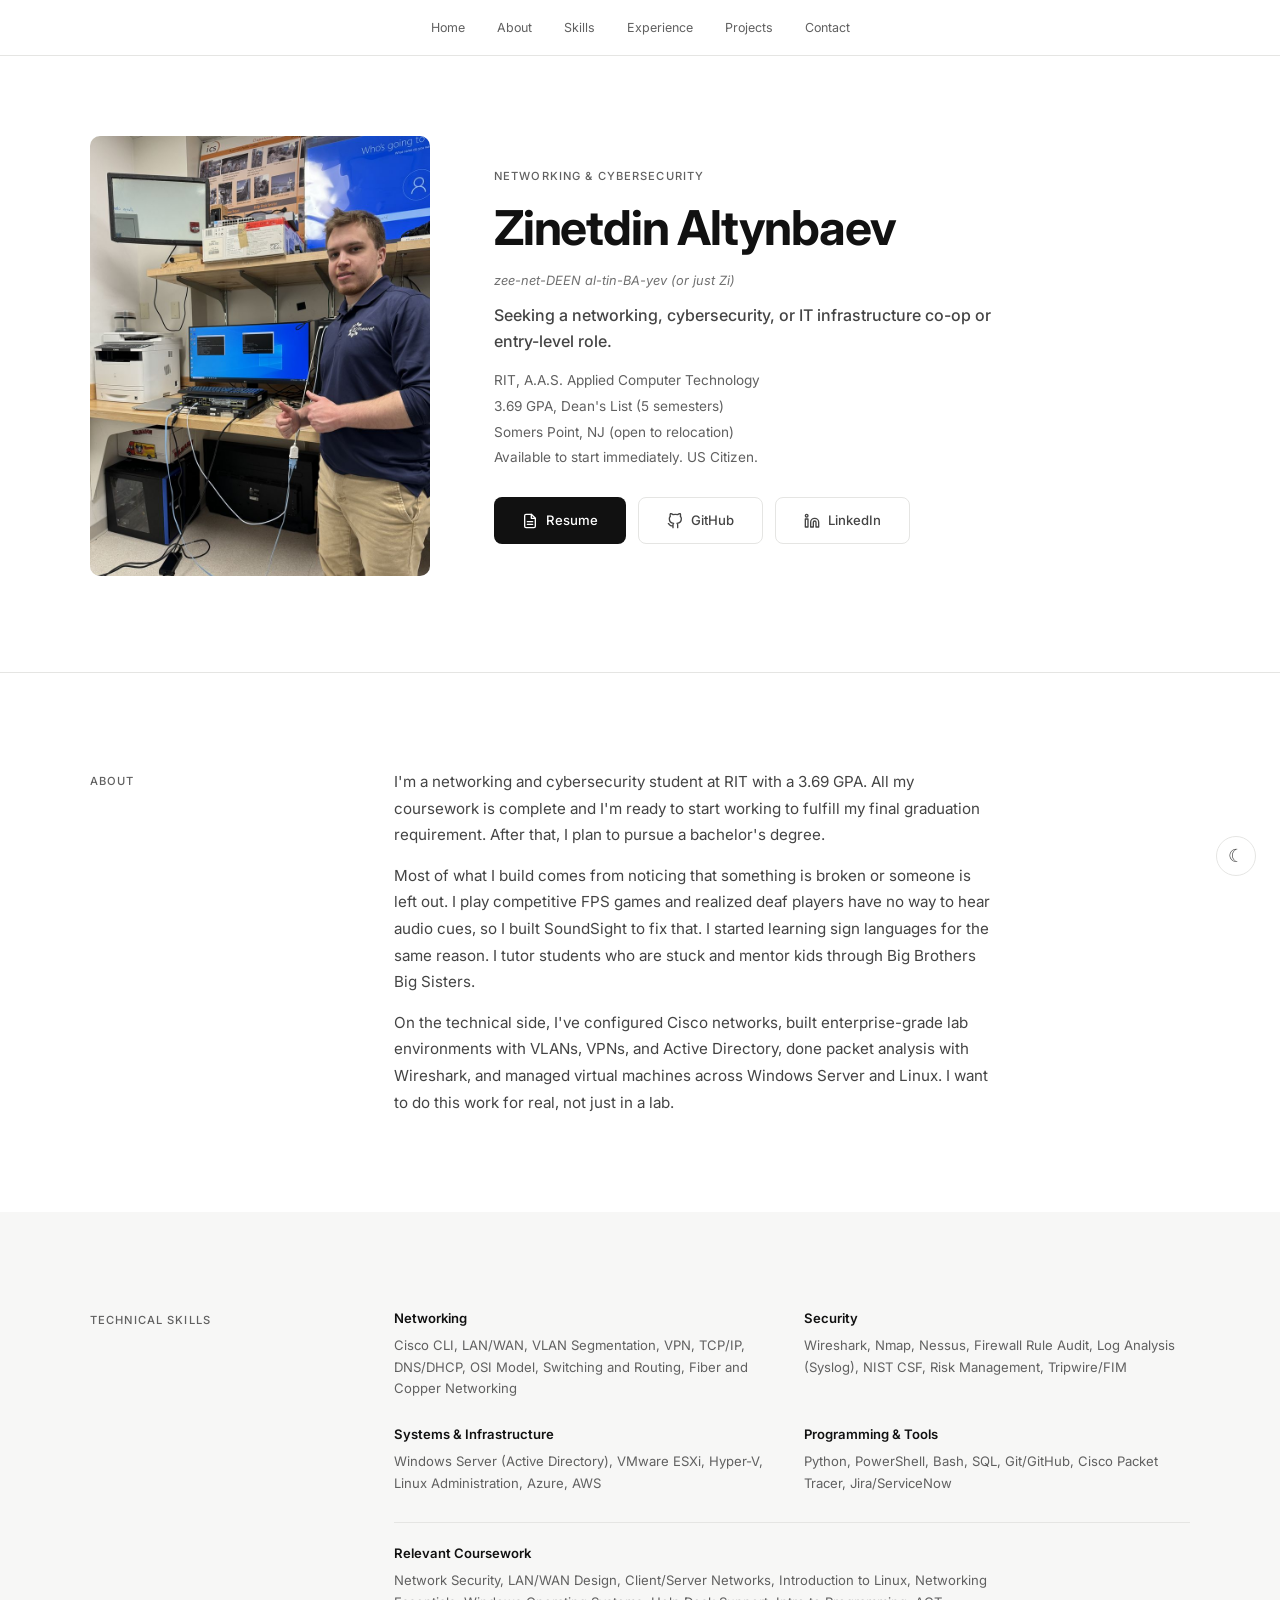
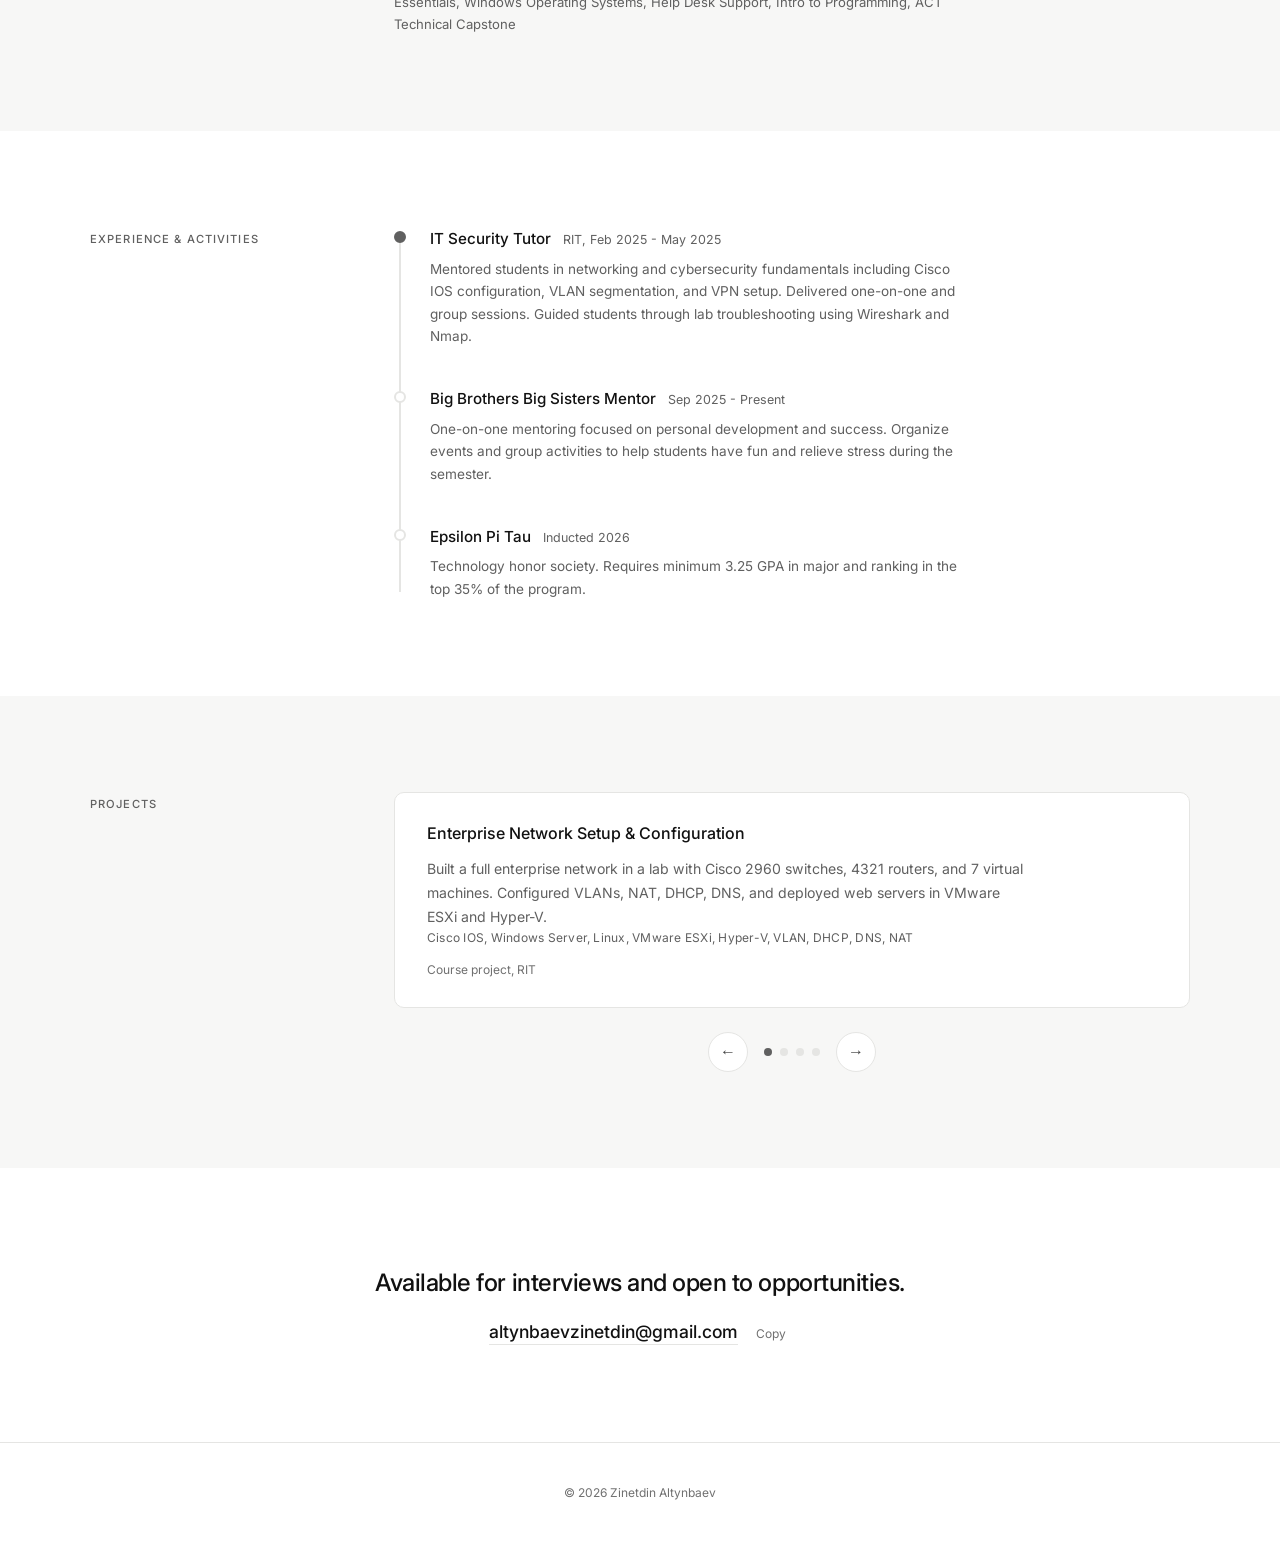
==== portfolio.html @ 68a605f6 "Portfolio website" ====
<!DOCTYPE html>
<html lang="en" id="top">
<head>
    <meta charset="UTF-8">
    <meta name="viewport" content="width=device-width, initial-scale=1.0">
    <title>Zinetdin Altynbaev</title>
    <meta name="description" content="Zinetdin Altynbaev, Applied Computer Technology student at RIT specializing in Networking and Cybersecurity. Available for internships and entry-level roles.">
    <meta property="og:title" content="Zinetdin Altynbaev | Networking & Cybersecurity">
    <meta property="og:description" content="Applied Computer Technology student at RIT. Available for internships in networking, cybersecurity, and IT infrastructure.">
    <meta property="og:type" content="website">
    <meta name="twitter:card" content="summary">
    <meta name="twitter:title" content="Zinetdin Altynbaev | Networking & Cybersecurity">
    <meta name="twitter:description" content="Applied Computer Technology student at RIT. Available for internships in networking, cybersecurity, and IT infrastructure.">
    <link rel="icon" href="data:image/svg+xml,<svg xmlns='http://www.w3.org/2000/svg' viewBox='0 0 100 100'><text x='50' y='72' font-family='Inter,sans-serif' font-size='80' font-weight='700' fill='%23111' text-anchor='middle'>Z</text></svg>">
    <link rel="preconnect" href="https://fonts.googleapis.com">
    <link rel="preconnect" href="https://fonts.gstatic.com" crossorigin>
    <link href="https://fonts.googleapis.com/css2?family=Inter:wght@400;500;600;700&display=swap" rel="stylesheet">
    <link rel="stylesheet" href="style.css">
</head>
<body>

    <a href="#about" class="skip-link">Skip to content</a>

    <!-- Top bar -->
    <nav class="topbar" aria-label="Main navigation">
        <div class="topbar-links">
            <a href="#top">Home</a>
            <a href="#about">About</a>
            <a href="#skills">Skills</a>
            <a href="#experience">Experience</a>
            <a href="#projects">Projects</a>
            <a href="#contact">Contact</a>
        </div>
        <button class="mobile-menu-btn" aria-label="Menu" aria-expanded="false">
            <span></span><span></span><span></span>
        </button>
    </nav>

    <!-- Hero -->
    <header class="hero">
        <div class="hero-container">
            <img src="lab-photo.jpg" alt="Zinetdin Altynbaev configuring Cisco networking equipment in a lab environment" class="hero-photo" width="340" height="440" loading="eager">
            <div class="hero-content">
                <p class="label">Networking & Cybersecurity</p>
                <h1>Zinetdin Altynbaev</h1>
                <p class="hero-pronounce">zee-net-DEEN al-tin-BA-yev (or just Zi)</p>
                <p class="hero-role">Seeking a networking, cybersecurity, or IT infrastructure co-op or entry-level role.</p>
                <div class="hero-details">
                    <span>RIT, A.A.S. Applied Computer Technology</span>
                    <span>3.69 GPA, Dean's List (5 semesters)</span>
                    <span>Somers Point, NJ (open to relocation)</span>
                    <span>Available to start immediately. US Citizen.</span>
                </div>
                <div class="hero-actions">
                    <a href="resume.pdf" target="_blank" rel="noopener noreferrer" class="btn-primary"><svg width="16" height="16" viewBox="0 0 24 24" fill="none" stroke="currentColor" stroke-width="2" stroke-linecap="round" stroke-linejoin="round"><path d="M14 2H6a2 2 0 0 0-2 2v16a2 2 0 0 0 2 2h12a2 2 0 0 0 2-2V8z"/><polyline points="14 2 14 8 20 8"/><line x1="16" y1="13" x2="8" y2="13"/><line x1="16" y1="17" x2="8" y2="17"/></svg> Resume</a>
                    <a href="https://github.com/z1netdin" target="_blank" rel="noopener noreferrer" class="btn-secondary"><svg width="16" height="16" viewBox="0 0 24 24" fill="none" stroke="currentColor" stroke-width="2" stroke-linecap="round" stroke-linejoin="round"><path d="M9 19c-5 1.5-5-2.5-7-3m14 6v-3.87a3.37 3.37 0 0 0-.94-2.61c3.14-.35 6.44-1.54 6.44-7A5.44 5.44 0 0 0 20 4.77 5.07 5.07 0 0 0 19.91 1S18.73.65 16 2.48a13.38 13.38 0 0 0-7 0C6.27.65 5.09 1 5.09 1A5.07 5.07 0 0 0 5 4.77a5.44 5.44 0 0 0-1.5 3.78c0 5.42 3.3 6.61 6.44 7A3.37 3.37 0 0 0 9 18.13V22"/></svg> GitHub</a>
                    <a href="https://www.linkedin.com/in/zinetdinaltynbaev/" target="_blank" rel="noopener noreferrer" class="btn-secondary"><svg width="16" height="16" viewBox="0 0 24 24" fill="none" stroke="currentColor" stroke-width="2" stroke-linecap="round" stroke-linejoin="round"><path d="M16 8a6 6 0 0 1 6 6v7h-4v-7a2 2 0 0 0-2-2 2 2 0 0 0-2 2v7h-4v-7a6 6 0 0 1 6-6z"/><rect x="2" y="9" width="4" height="12"/><circle cx="4" cy="4" r="2"/></svg> LinkedIn</a>
                </div>
            </div>
        </div>
    </header>

    <main>

        <!-- About -->
        <section id="about" class="section">
            <div class="section-container two-col">
                <div class="col-narrow">
                    <h2 class="section-title">About</h2>
                </div>
                <div class="col-wide">
                    <p>I'm a networking and cybersecurity student at RIT with a 3.69 GPA. All my coursework is complete and I'm ready to start working to fulfill my final graduation requirement. After that, I plan to pursue a bachelor's degree.</p>
                    <p>Most of what I build comes from noticing that something is broken or someone is left out. I play competitive FPS games and realized deaf players have no way to hear audio cues, so I built SoundSight to fix that. I started learning sign languages for the same reason. I tutor students who are stuck and mentor kids through Big Brothers Big Sisters.</p>
                    <p>On the technical side, I've configured Cisco networks, built enterprise-grade lab environments with VLANs, VPNs, and Active Directory, done packet analysis with Wireshark, and managed virtual machines across Windows Server and Linux. I want to do this work for real, not just in a lab.</p>
                </div>
            </div>
        </section>

        <!-- Skills -->
        <section id="skills" class="section section-alt">
            <div class="section-container two-col">
                <div class="col-narrow">
                    <h2 class="section-title">Technical Skills</h2>
                </div>
                <div class="col-wide">
                    <div class="skills-grid">
                        <div class="skill-group">
                            <h3>Networking</h3>
                            <p>Cisco CLI, LAN/WAN, VLAN Segmentation, VPN, TCP/IP, DNS/DHCP, OSI Model, Switching and Routing, Fiber and Copper Networking</p>
                        </div>
                        <div class="skill-group">
                            <h3>Security</h3>
                            <p>Wireshark, Nmap, Nessus, Firewall Rule Audit, Log Analysis (Syslog), NIST CSF, Risk Management, Tripwire/FIM</p>
                        </div>
                        <div class="skill-group">
                            <h3>Systems & Infrastructure</h3>
                            <p>Windows Server (Active Directory), VMware ESXi, Hyper-V, Linux Administration, Azure, AWS</p>
                        </div>
                        <div class="skill-group">
                            <h3>Programming & Tools</h3>
                            <p>Python, PowerShell, Bash, SQL, Git/GitHub, Cisco Packet Tracer, Jira/ServiceNow</p>
                        </div>
                    </div>
                    <div class="coursework">
                        <h3>Relevant Coursework</h3>
                        <p>Network Security, LAN/WAN Design, Client/Server Networks, Introduction to Linux, Networking Essentials, Windows Operating Systems, Help Desk Support, Intro to Programming, ACT Technical Capstone</p>
                    </div>
                </div>
            </div>
        </section>

        <!-- Experience -->
        <section id="experience" class="section">
            <div class="section-container two-col">
                <div class="col-narrow">
                    <h2 class="section-title">Experience & Activities</h2>
                </div>
                <div class="col-wide">
                    <div class="timeline">
                        <div class="timeline-item">
                            <div class="timeline-dot timeline-dot-filled"></div>
                            <div class="timeline-content">
                                <h3>IT Security Tutor <span class="exp-meta">RIT, Feb 2025 - May 2025</span></h3>
                                <p>Mentored students in networking and cybersecurity fundamentals including Cisco IOS configuration, VLAN segmentation, and VPN setup. Delivered one-on-one and group sessions. Guided students through lab troubleshooting using Wireshark and Nmap.</p>
                            </div>
                        </div>
                        <div class="timeline-item">
                            <div class="timeline-dot"></div>
                            <div class="timeline-content">
                                <h3>Big Brothers Big Sisters Mentor <span class="exp-meta">Sep 2025 - Present</span></h3>
                                <p>One-on-one mentoring focused on personal development and success. Organize events and group activities to help students have fun and relieve stress during the semester.</p>
                            </div>
                        </div>
                        <div class="timeline-item">
                            <div class="timeline-dot"></div>
                            <div class="timeline-content">
                                <h3>Epsilon Pi Tau <span class="exp-meta">Inducted 2026</span></h3>
                                <p>Technology honor society. Requires minimum 3.25 GPA in major and ranking in the top 35% of the program.</p>
                            </div>
                        </div>
                    </div>
                </div>
            </div>
        </section>

        <!-- Projects -->
        <section id="projects" class="section section-alt">
            <div class="section-container two-col">
                <div class="col-narrow">
                    <h2 class="section-title">Projects</h2>
                </div>
                <div class="col-wide">
                    <div class="carousel-wrapper">
                        <div class="carousel" id="project-carousel">
                            <div class="project-card">
                                <h3>Enterprise Network Setup & Configuration</h3>
                                <p>Built a full enterprise network in a lab with Cisco 2960 switches, 4321 routers, and 7 virtual machines. Configured VLANs, NAT, DHCP, DNS, and deployed web servers in VMware ESXi and Hyper-V.</p>
                                <div class="project-tech">Cisco IOS, Windows Server, Linux, VMware ESXi, Hyper-V, VLAN, DHCP, DNS, NAT</div>
                                <span class="project-label">Course project, RIT</span>
                            </div>
                            <div class="project-card">
                                <h3>Network Protocol Research (IS-IS & BGP)</h3>
                                <p>Researched IS-IS and BGP routing protocols, focusing on security vulnerabilities and how autonomous systems handle path vectoring and route filtering. Wrote a technical paper and presented findings.</p>
                                <div class="project-tech">IS-IS, BGP, Routing Protocols, Network Security, Technical Writing</div>
                                <span class="project-label">Research project, RIT</span>
                            </div>
                            <div class="project-card">
                                <h3>SoundSight</h3>
                                <p>Visual sound radar for deaf and hard-of-hearing gamers. Captures game audio and shows directional indicators on screen so players can see where sounds come from in games like Valorant and CS2.</p>
                                <div class="project-tech">Python, WASAPI, Audio Processing, 7.1 Surround Sound, Accessibility</div>
                                <a href="https://github.com/z1netdin/SoundSight" target="_blank" rel="noopener noreferrer" class="inline-link">View on GitHub</a>
                            </div>
                            <div class="project-card">
                                <h3>ASL Alphabet Recognition</h3>
                                <p>Recognizes American Sign Language alphabet letters (A-Z) from images using machine learning and computer vision.</p>
                                <div class="project-tech">Python, Machine Learning, Computer Vision</div>
                                <a href="https://github.com/z1netdin/ASL_Accessibility" target="_blank" rel="noopener noreferrer" class="inline-link">View on GitHub</a>
                            </div>
                        </div>
                        <div class="carousel-controls">
                            <button class="carousel-btn" id="carousel-prev" aria-label="Previous project">&larr;</button>
                            <div class="carousel-dots" id="carousel-dots"></div>
                            <button class="carousel-btn" id="carousel-next" aria-label="Next project">&rarr;</button>
                        </div>
                    </div>
                </div>
            </div>
        </section>

        <!-- Contact -->
        <section id="contact" class="section">
            <div class="section-container contact-block">
                <h2>Available for interviews and open to opportunities.</h2>
                <a href="mailto:altynbaevzinetdin@gmail.com" class="email-large">altynbaevzinetdin@gmail.com</a>
                <button class="copy-email" id="copy-btn" aria-label="Copy email address">Copy</button>
            </div>
        </section>

    </main>

    <footer class="footer">
        <p>&copy; 2026 Zinetdin Altynbaev</p>
    </footer>

    <a href="#top" class="back-to-top" aria-label="Back to top">&uarr;</a>
    <button class="theme-toggle" aria-label="Toggle theme"></button>
    <script>
    (function() {
        var b = document.documentElement;
        var t = localStorage.getItem('theme');
        if (!t) t = window.matchMedia('(prefers-color-scheme: dark)').matches ? 'dark' : 'light';
        b.setAttribute('data-theme', t);
        var btn = document.querySelector('.theme-toggle');
        function icon() { btn.textContent = b.getAttribute('data-theme') === 'dark' ? '\u2600' : '\u263E'; }
        icon();
        btn.addEventListener('click', function() {
            var next = b.getAttribute('data-theme') === 'dark' ? 'light' : 'dark';
            b.setAttribute('data-theme', next);
            localStorage.setItem('theme', next);
            icon();
        });

        // Mobile menu
        var menuBtn = document.querySelector('.mobile-menu-btn');
        var navLinks = document.querySelector('.topbar-links');
        if (menuBtn) {
            menuBtn.addEventListener('click', function() {
                navLinks.classList.toggle('open');
                menuBtn.classList.toggle('open');
                menuBtn.setAttribute('aria-expanded', navLinks.classList.contains('open'));
            });
            navLinks.querySelectorAll('a').forEach(function(a) {
                a.addEventListener('click', function() {
                    navLinks.classList.remove('open');
                    menuBtn.classList.remove('open');
                    menuBtn.setAttribute('aria-expanded', 'false');
                });
            });
        }

        // Back to top
        var topBtn = document.querySelector('.back-to-top');
        if (topBtn) {
            window.addEventListener('scroll', function() {
                if (window.scrollY > 400) {
                    topBtn.classList.add('visible');
                } else {
                    topBtn.classList.remove('visible');
                }
            });
        }

        // Project carousel
        var cards = document.querySelectorAll('#project-carousel .project-card');
        var dotsContainer = document.getElementById('carousel-dots');
        var prevBtn = document.getElementById('carousel-prev');
        var nextBtn = document.getElementById('carousel-next');
        var current = 0;

        function showCard(i) {
            cards.forEach(function(c) { c.classList.remove('active'); });
            cards[i].classList.add('active');
            var dots = dotsContainer.querySelectorAll('.carousel-dot');
            dots.forEach(function(d) { d.classList.remove('active'); });
            dots[i].classList.add('active');
            current = i;
        }

        if (cards.length > 0 && dotsContainer) {
            cards.forEach(function(_, i) {
                var dot = document.createElement('span');
                dot.className = 'carousel-dot';
                dot.addEventListener('click', function() { showCard(i); });
                dotsContainer.appendChild(dot);
            });
            showCard(0);

            prevBtn.addEventListener('click', function() {
                showCard(current === 0 ? cards.length - 1 : current - 1);
            });
            nextBtn.addEventListener('click', function() {
                showCard(current === cards.length - 1 ? 0 : current + 1);
            });
        }

        // Copy email
        var copyBtn = document.getElementById('copy-btn');
        if (copyBtn) {
            copyBtn.addEventListener('click', function() {
                var text = 'altynbaevzinetdin@gmail.com';
                if (navigator.clipboard && window.isSecureContext) {
                    navigator.clipboard.writeText(text).then(function() {
                        copyBtn.textContent = 'Copied';
                        setTimeout(function() { copyBtn.textContent = 'Copy'; }, 2000);
                    });
                } else {
                    var ta = document.createElement('textarea');
                    ta.value = text;
                    ta.style.position = 'fixed';
                    ta.style.opacity = '0';
                    document.body.appendChild(ta);
                    ta.select();
                    document.execCommand('copy');
                    document.body.removeChild(ta);
                    copyBtn.textContent = 'Copied';
                    setTimeout(function() { copyBtn.textContent = 'Copy'; }, 2000);
                }
            });
        }
    })();
    </script>

</body>
</html>
---- style.css ----
*, *::before, *::after {
    margin: 0;
    padding: 0;
    box-sizing: border-box;
}

:root {
    --text: #111;
    --text-2: #444;
    --text-3: #606060;
    --text-4: #707070;
    --bg: #fff;
    --bg-alt: #f7f7f6;
    --border: #e5e5e3;
    --font: 'Inter', -apple-system, BlinkMacSystemFont, 'Segoe UI', sans-serif;
    --topbar-bg: rgba(255, 255, 255, 0.9);
}

[data-theme="dark"] {
    --text: #e5e5e3;
    --text-2: #a8a8a4;
    --text-3: #8a8a8a;
    --text-4: #818181;
    --bg: #111113;
    --bg-alt: #18181b;
    --border: #2a2a2d;
    --topbar-bg: rgba(17, 17, 19, 0.9);
}

html { font-size: 16px; scroll-behavior: smooth; }

body {
    font-family: var(--font);
    background: var(--bg);
    color: var(--text);
    line-height: 1.6;
    -webkit-font-smoothing: antialiased;
}

::selection {
    background: var(--text);
    color: var(--bg);
}

/* Skip link */

.skip-link {
    position: absolute;
    top: -100px;
    left: 16px;
    background: var(--text);
    color: var(--bg);
    padding: 8px 16px;
    font-size: 0.82rem;
    border-radius: 4px;
    z-index: 200;
    text-decoration: none;
}

.skip-link:focus {
    top: 8px;
}

/* Top bar */

.topbar {
    position: fixed;
    top: 0;
    left: 0;
    right: 0;
    z-index: 100;
    background: var(--topbar-bg);
    backdrop-filter: blur(12px);
    border-bottom: 1px solid var(--border);
    will-change: transform;
    padding: 0 48px;
    height: 56px;
    display: flex;
    align-items: center;
    justify-content: center;
}

.topbar-links {
    display: flex;
    gap: 32px;
}

.mobile-menu-btn {
    display: none;
}

.topbar-links a {
    font-size: 0.78rem;
    color: var(--text-3);
    text-decoration: none;
    transition: color 0.15s ease;
}

.topbar-links a:hover {
    color: var(--text);
}

.topbar-links a:focus-visible {
    outline: 2px solid var(--text-3);
    outline-offset: 4px;
}

/* Hero */

.hero {
    padding: 136px 48px 96px;
    border-bottom: 1px solid var(--border);
}

.hero-container {
    max-width: 1100px;
    margin: 0 auto;
    display: grid;
    grid-template-columns: 340px 1fr;
    gap: 64px;
    align-items: center;
}

.hero-photo {
    width: 100%;
    height: 440px;
    object-fit: cover;
    object-position: center top;
    border-radius: 10px;
}

.hero-content .label {
    font-size: 0.7rem;
    font-weight: 500;
    text-transform: uppercase;
    letter-spacing: 0.1em;
    color: var(--text-3);
    margin-bottom: 16px;
}

.hero-content h1 {
    font-size: 3rem;
    font-weight: 700;
    letter-spacing: -0.025em;
    line-height: 1.1;
    margin-bottom: 16px;
}

.hero-pronounce {
    font-size: 0.8rem;
    color: var(--text-4);
    margin-bottom: 12px;
    font-style: italic;
}

.hero-role {
    font-size: 1rem;
    color: var(--text-2);
    line-height: 1.6;
    max-width: 540px;
    margin-bottom: 16px;
    font-weight: 500;
}

.hero-details {
    display: flex;
    flex-direction: column;
    gap: 4px;
    margin-bottom: 28px;
}

.hero-details span {
    font-size: 0.85rem;
    color: var(--text-3);
}

.hero-actions {
    display: flex;
    gap: 12px;
    flex-wrap: wrap;
}

.btn-primary, .btn-secondary {
    display: inline-flex;
    align-items: center;
    gap: 8px;
}

.btn-primary svg, .btn-secondary svg {
    flex-shrink: 0;
}

.btn-primary {
    padding: 12px 28px;
    background: var(--text);
    color: var(--bg);
    text-decoration: none;
    font-size: 0.82rem;
    font-weight: 500;
    border-radius: 8px;
    transition: background 0.15s ease;
}

.btn-primary:focus-visible {
    outline: 2px solid var(--text-3);
    outline-offset: 4px;
}

[data-theme="dark"] .btn-primary:hover {
    background: #ccc;
}

[data-theme="light"] .btn-primary:hover,
:root:not([data-theme]) .btn-primary:hover {
    background: #333;
}

.btn-secondary {
    padding: 12px 28px;
    border: 1px solid var(--border);
    color: var(--text-2);
    text-decoration: none;
    font-size: 0.82rem;
    font-weight: 500;
    border-radius: 8px;
    transition: border-color 0.15s ease, color 0.15s ease;
}

.btn-secondary:hover {
    border-color: var(--text-4);
    color: var(--text);
}

.btn-secondary:focus-visible {
    outline: 2px solid var(--text-3);
    outline-offset: 4px;
}

/* Sections */

.section {
    padding: 96px 48px;
}

.section-alt {
    background: var(--bg-alt);
}

.section-container {
    max-width: 1100px;
    margin: 0 auto;
}

.two-col {
    display: grid;
    grid-template-columns: 240px 1fr;
    gap: 64px;
}

.section-title {
    font-size: 0.7rem;
    font-weight: 500;
    text-transform: uppercase;
    letter-spacing: 0.1em;
    color: var(--text-3);
    padding-top: 4px;
}

.col-wide p {
    font-size: 0.95rem;
    color: var(--text-2);
    line-height: 1.75;
    margin-bottom: 14px;
    max-width: 600px;
}

.col-wide p:last-of-type {
    margin-bottom: 0;
}

/* Timeline */

.timeline {
    display: flex;
    flex-direction: column;
    gap: 0;
    position: relative;
}

.timeline::before {
    content: '';
    position: absolute;
    left: 5px;
    top: 8px;
    bottom: 8px;
    width: 2px;
    background: var(--border);
}

.timeline-item {
    display: flex;
    gap: 24px;
    padding: 20px 0;
}

.timeline-item:first-child {
    padding-top: 0;
}

.timeline-item:last-child {
    padding-bottom: 0;
}

.timeline-dot {
    width: 12px;
    height: 12px;
    border-radius: 50%;
    background: var(--bg);
    border: 2px solid var(--border);
    flex-shrink: 0;
    margin-top: 4px;
    position: relative;
    z-index: 1;
}

.timeline-dot-filled {
    background: var(--text-3);
    border-color: var(--text-3);
}

.timeline-content h3 {
    font-size: 0.95rem;
    font-weight: 500;
    margin-bottom: 6px;
}

.timeline-content p {
    font-size: 0.85rem;
    color: var(--text-3);
    line-height: 1.65;
    max-width: 540px;
}

/* Project card */

.project-card {
    border: 1px solid var(--border);
    border-radius: 10px;
    padding: 28px 32px;
    background: var(--bg);
    max-width: 600px;
    transition: border-color 0.15s ease;
}

.project-card:hover {
    border-color: var(--text-4);
}

.project-card h3 {
    font-size: 1rem;
    font-weight: 500;
    margin-bottom: 10px;
}

.project-card p {
    font-size: 0.88rem;
    color: var(--text-3);
    line-height: 1.7;
    margin-bottom: 16px;
}

.project-label {
    font-size: 0.75rem;
    color: var(--text-4);
    display: block;
    margin-top: 8px;
}

.project-card-spaced {
    margin-bottom: 24px;
}

.project-tech {
    font-size: 0.75rem;
    color: var(--text-3);
    margin-bottom: 12px;
    letter-spacing: 0.02em;
}

/* Skills */

.skills-grid {
    display: grid;
    grid-template-columns: 1fr 1fr;
    gap: 24px;
    margin-bottom: 28px;
}

.skill-group h3 {
    font-size: 0.82rem;
    font-weight: 600;
    margin-bottom: 6px;
}

.skill-group p {
    font-size: 0.82rem;
    color: var(--text-3);
    line-height: 1.65;
}

.coursework {
    border-top: 1px solid var(--border);
    padding-top: 20px;
}

.coursework h3 {
    font-size: 0.82rem;
    font-weight: 600;
    margin-bottom: 6px;
}

.coursework p {
    font-size: 0.82rem;
    color: var(--text-3);
    line-height: 1.65;
}

/* Experience meta */

.exp-meta {
    font-size: 0.78rem;
    font-weight: 400;
    color: var(--text-3);
    margin-left: 8px;
}

.inline-link {
    font-size: 0.85rem;
    font-weight: 500;
    color: var(--text);
    text-decoration: none;
    border-bottom: 1px solid var(--border);
    padding-bottom: 1px;
    transition: border-color 0.15s ease;
}

.inline-link:hover {
    border-color: var(--text);
}

.inline-link:focus-visible {
    outline: 2px solid var(--text-3);
    outline-offset: 4px;
}

/* Contact */

.contact-block {
    text-align: center;
    max-width: 600px;
}

.contact-block h2 {
    font-size: 1.5rem;
    font-weight: 500;
    letter-spacing: -0.02em;
    margin-bottom: 16px;
}

.email-large {
    font-size: 1.1rem;
    font-weight: 500;
    color: var(--text);
    text-decoration: none;
    border-bottom: 1px solid var(--border);
    padding-bottom: 2px;
    transition: border-color 0.15s ease;
}

.email-large:hover {
    border-color: var(--text);
}

/* Footer */

.footer {
    padding: 40px 48px;
    border-top: 1px solid var(--border);
    text-align: center;
}

.footer p {
    font-size: 0.75rem;
    color: var(--text-4);
}

/* Responsive */

@media (max-width: 1024px) {
    .hero-container {
        grid-template-columns: 280px 1fr;
        gap: 40px;
    }

    .hero-content h1 {
        font-size: 2.4rem;
    }

    .two-col {
        grid-template-columns: 180px 1fr;
        gap: 40px;
    }
}

@media (max-width: 768px) {
    .topbar {
        padding: 0 24px;
    }

    .topbar-links {
        display: none;
        position: absolute;
        top: 56px;
        left: 0;
        right: 0;
        background: var(--bg);
        border-bottom: 1px solid var(--border);
        flex-direction: column;
        padding: 16px 24px;
        gap: 12px;
    }

    .topbar-links.open {
        display: flex;
    }

    .mobile-menu-btn {
        display: flex;
        flex-direction: column;
        gap: 5px;
        background: none;
        border: none;
        cursor: pointer;
        padding: 4px;
    }

    .mobile-menu-btn span {
        display: block;
        width: 20px;
        height: 2px;
        background: var(--text-2);
        transition: transform 0.2s ease, opacity 0.2s ease;
    }

    .mobile-menu-btn.open span:nth-child(1) {
        transform: rotate(45deg) translate(5px, 5px);
    }

    .mobile-menu-btn.open span:nth-child(2) {
        opacity: 0;
    }

    .mobile-menu-btn.open span:nth-child(3) {
        transform: rotate(-45deg) translate(5px, -5px);
    }

    .skills-grid {
        grid-template-columns: 1fr;
    }

    .hero {
        padding: 100px 24px 48px;
    }

    .hero-container {
        grid-template-columns: 1fr;
        gap: 24px;
    }

    .hero-photo {
        height: auto;
        max-height: 360px;
        object-position: center top;
    }

    .hero-content h1 {
        font-size: 2rem;
    }

    .section {
        padding: 48px 24px;
    }

    .two-col {
        grid-template-columns: 1fr;
        gap: 20px;
    }

    .footer {
        padding: 32px 24px;
    }

    .project-card {
        max-width: 100%;
    }
}

/* Back to top */

.back-to-top {
    position: fixed;
    bottom: 24px;
    right: 76px;
    will-change: opacity;
    width: 40px;
    height: 40px;
    border-radius: 50%;
    border: 1px solid var(--border);
    background: var(--bg);
    color: var(--text-2);
    font-size: 18px;
    text-decoration: none;
    display: flex;
    align-items: center;
    justify-content: center;
    z-index: 1000;
    transition: border-color 0.15s ease, opacity 0.3s ease;
    opacity: 0;
    pointer-events: none;
}

.back-to-top.visible {
    opacity: 1;
    pointer-events: auto;
}

.back-to-top:hover {
    border-color: var(--text-3);
}

/* Theme toggle */

.theme-toggle {
    position: fixed;
    bottom: 24px;
    right: 24px;
    width: 40px;
    height: 40px;
    border-radius: 50%;
    border: 1px solid var(--border);
    background: var(--bg);
    color: var(--text-2);
    font-size: 18px;
    cursor: pointer;
    display: flex;
    align-items: center;
    justify-content: center;
    z-index: 1000;
    transition: border-color 0.15s ease, background 0.15s ease;
    line-height: 1;
    padding: 0;
}

.theme-toggle:hover {
    border-color: var(--text-3);
}

.theme-toggle:focus-visible {
    outline: 2px solid var(--text-3);
    outline-offset: 4px;
}

.copy-email {
    background: none;
    border: none;
    color: var(--text-4);
    font-family: var(--font);
    font-size: 0.75rem;
    cursor: pointer;
    padding: 2px 6px;
    margin-left: 8px;
    vertical-align: middle;
    transition: color 0.2s;
}

.copy-email:hover {
    color: var(--text-2);
}

.copy-email:focus-visible {
    outline: 2px solid var(--text-3);
    outline-offset: 2px;
}

/* Carousel */

.carousel-wrapper {
    position: relative;
}

.carousel {
    overflow: hidden;
    position: relative;
}

.carousel .project-card {
    display: none;
    max-width: 100%;
    animation: fadeSlide 0.4s ease;
}

.carousel .project-card.active {
    display: block;
}

@keyframes fadeSlide {
    from {
        opacity: 0;
        transform: translateX(20px);
    }
    to {
        opacity: 1;
        transform: translateX(0);
    }
}

.carousel-controls {
    display: flex;
    align-items: center;
    justify-content: center;
    gap: 16px;
    margin-top: 24px;
}

.carousel-btn {
    width: 40px;
    height: 40px;
    border-radius: 50%;
    border: 1px solid var(--border);
    background: var(--bg);
    color: var(--text-2);
    font-size: 16px;
    cursor: pointer;
    display: flex;
    align-items: center;
    justify-content: center;
    transition: border-color 0.15s ease, color 0.15s ease;
}

.carousel-btn:hover {
    border-color: var(--text-3);
    color: var(--text);
}

.carousel-btn:focus-visible {
    outline: 2px solid var(--text-3);
    outline-offset: 4px;
}

.carousel-dots {
    display: flex;
    gap: 8px;
}

.carousel-dot {
    width: 8px;
    height: 8px;
    border-radius: 50%;
    background: var(--border);
    cursor: pointer;
    transition: background 0.2s ease;
}

.carousel-dot.active {
    background: var(--text-3);
}

/* Reduced motion */

@media (prefers-reduced-motion: reduce) {
    html {
        scroll-behavior: auto;
    }

    *, *::before, *::after {
        transition-duration: 0.01ms !important;
    }
}

/* Print styles */

@media print {
    .topbar, .theme-toggle, .copy-email, .mobile-menu-btn, .skip-link {
        display: none !important;
    }

    .hero {
        padding-top: 20px;
        min-height: auto;
    }

    .section {
        padding: 24px 0;
    }

    body {
        background: white;
        color: black;
    }
}
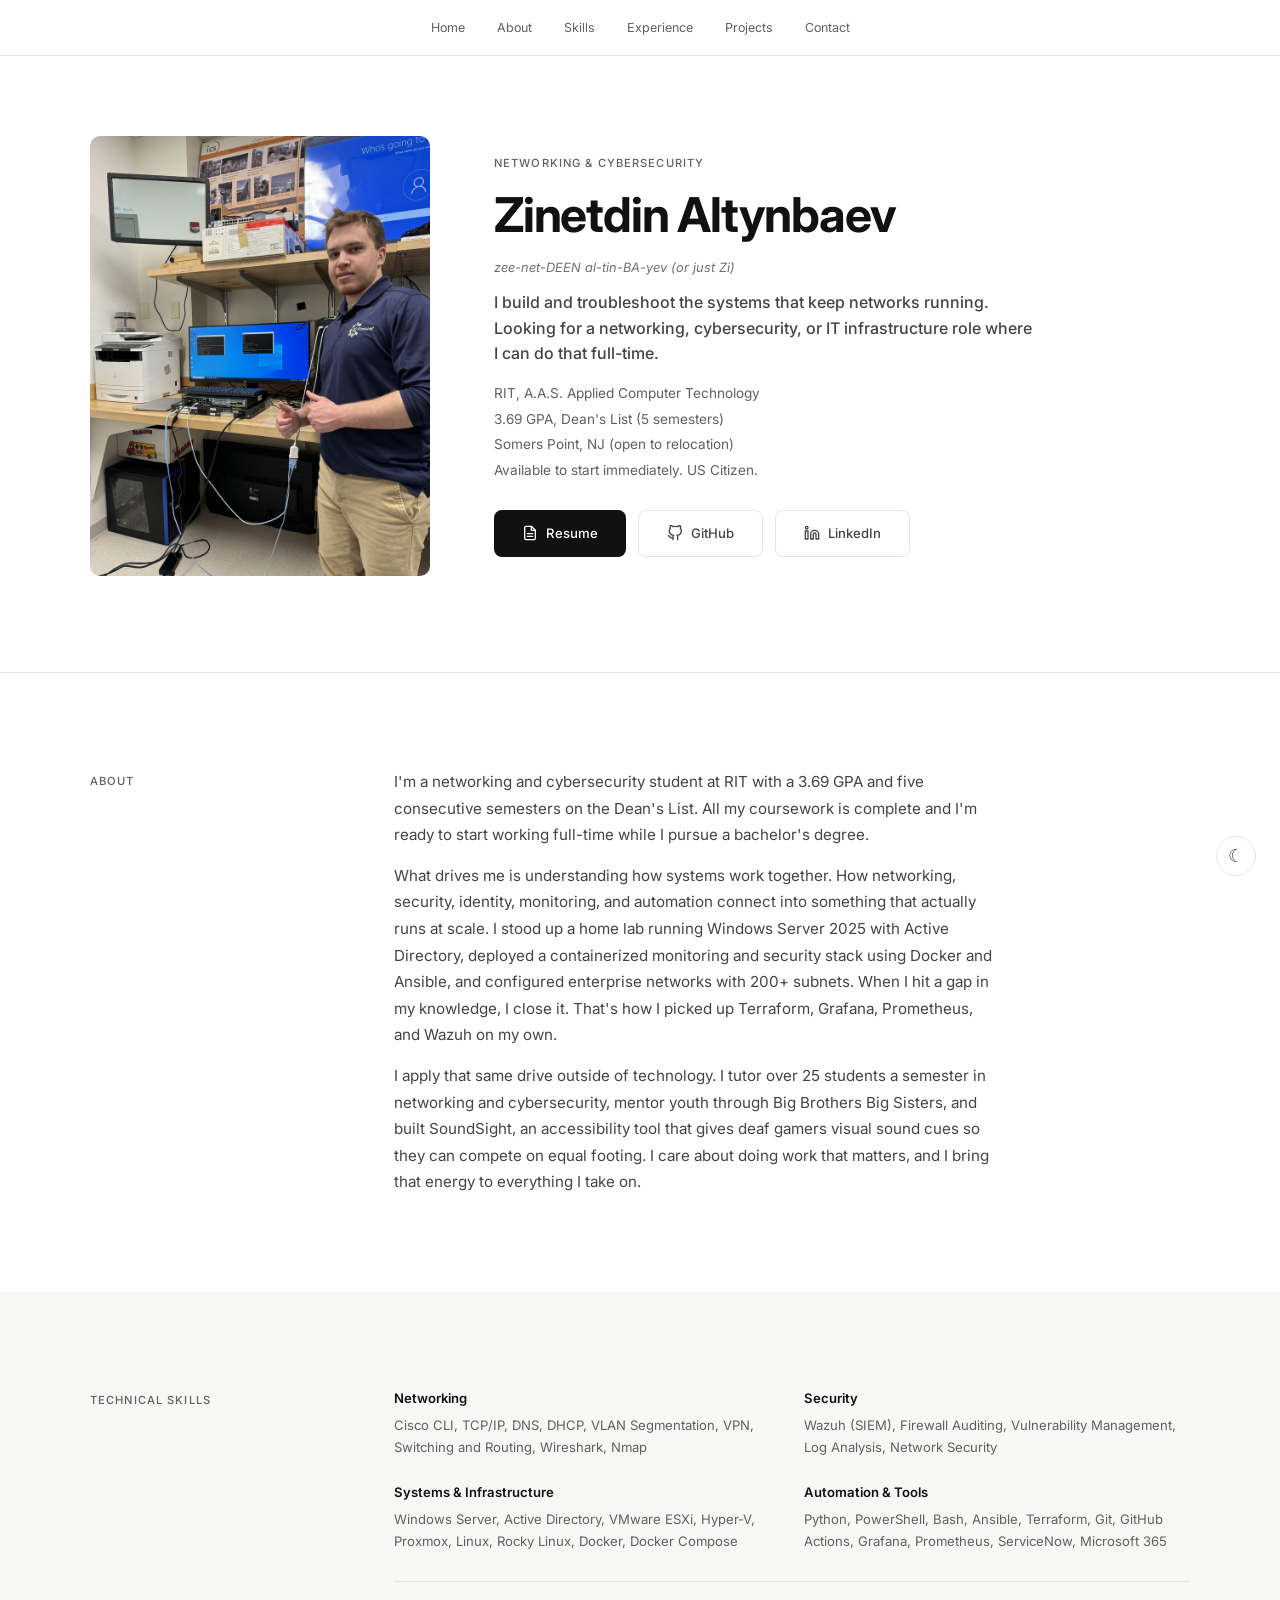
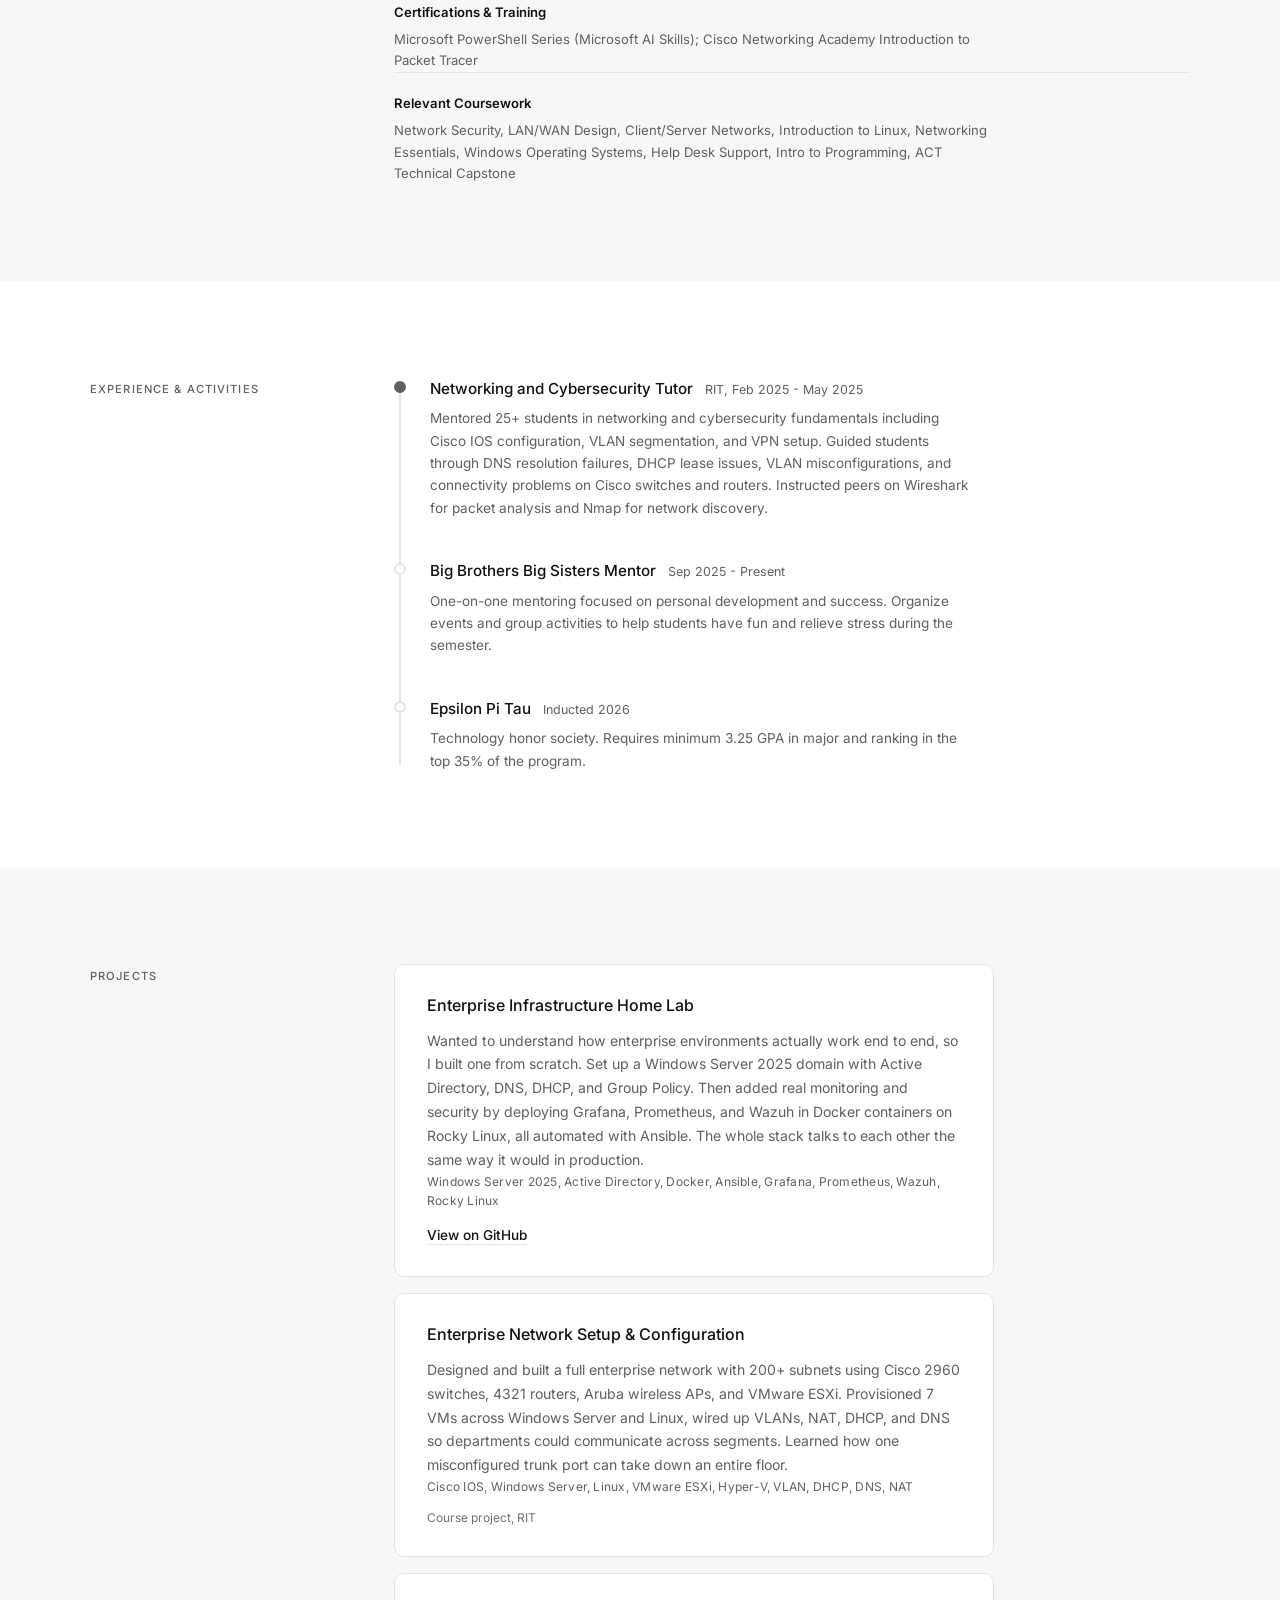
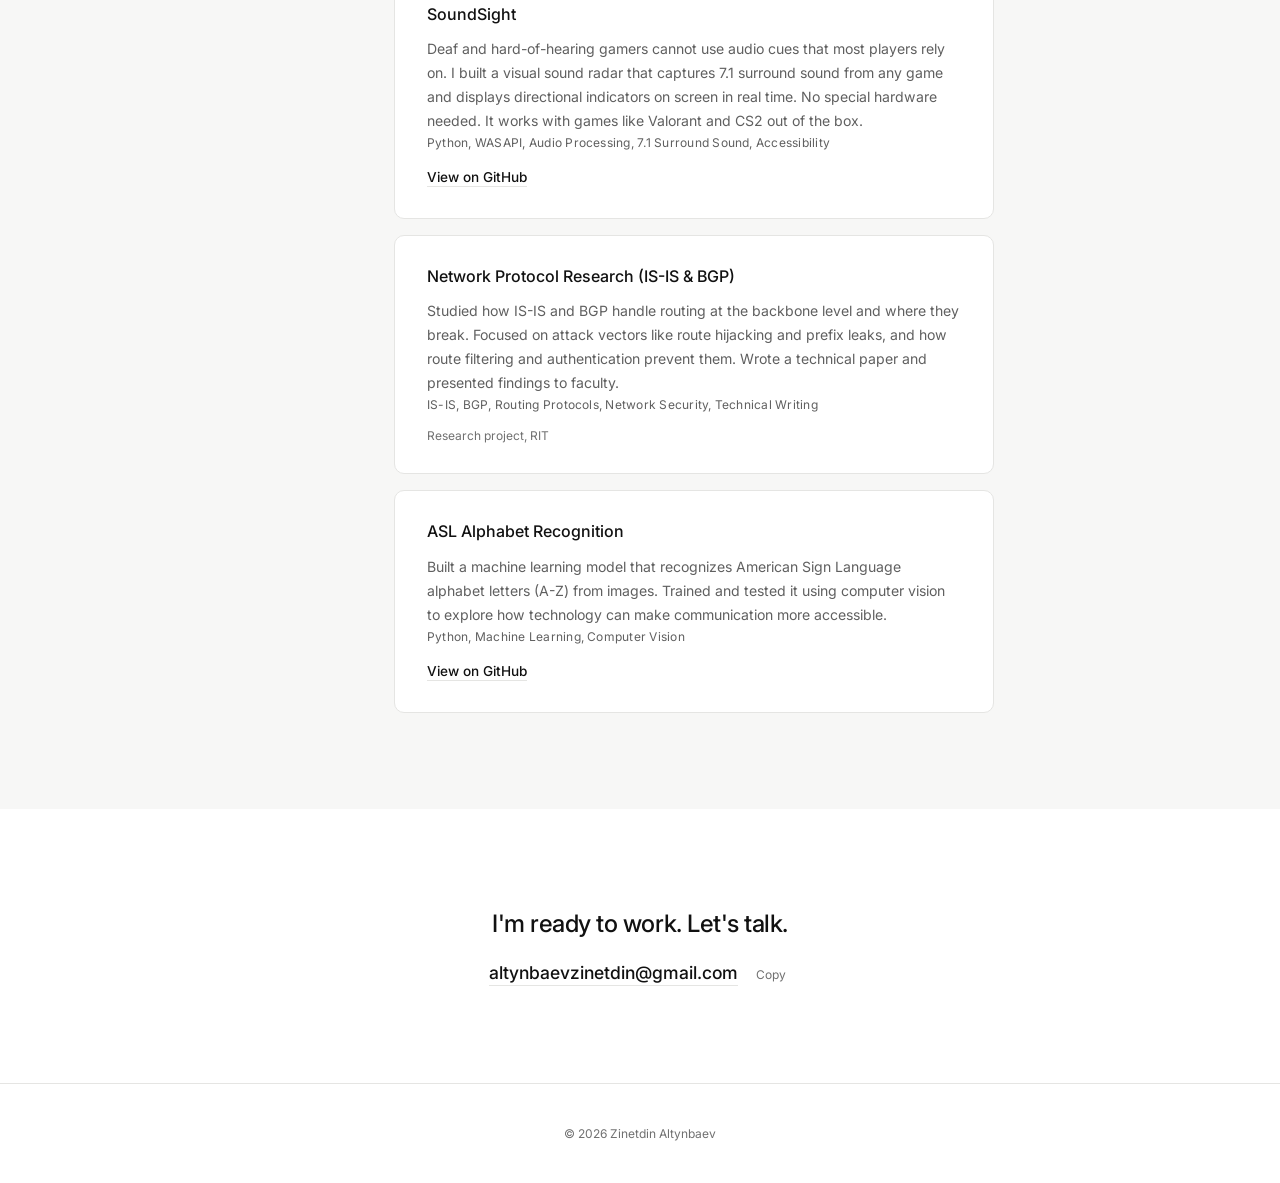
==== commit 51033130: "update" ====
--- a/portfolio.html
+++ b/portfolio.html
@@ -44,7 +44,7 @@
                 <p class="label">Networking & Cybersecurity</p>
                 <h1>Zinetdin Altynbaev</h1>
                 <p class="hero-pronounce">zee-net-DEEN al-tin-BA-yev (or just Zi)</p>
-                <p class="hero-role">Seeking a networking, cybersecurity, or IT infrastructure co-op or entry-level role.</p>
+                <p class="hero-role">I build and troubleshoot the systems that keep networks running. Looking for a networking, cybersecurity, or IT infrastructure role where I can do that full-time.</p>
                 <div class="hero-details">
                     <span>RIT, A.A.S. Applied Computer Technology</span>
                     <span>3.69 GPA, Dean's List (5 semesters)</span>
@@ -69,9 +69,9 @@
                     <h2 class="section-title">About</h2>
                 </div>
                 <div class="col-wide">
-                    <p>I'm a networking and cybersecurity student at RIT with a 3.69 GPA. All my coursework is complete and I'm ready to start working to fulfill my final graduation requirement. After that, I plan to pursue a bachelor's degree.</p>
-                    <p>Most of what I build comes from noticing that something is broken or someone is left out. I play competitive FPS games and realized deaf players have no way to hear audio cues, so I built SoundSight to fix that. I started learning sign languages for the same reason. I tutor students who are stuck and mentor kids through Big Brothers Big Sisters.</p>
-                    <p>On the technical side, I've configured Cisco networks, built enterprise-grade lab environments with VLANs, VPNs, and Active Directory, done packet analysis with Wireshark, and managed virtual machines across Windows Server and Linux. I want to do this work for real, not just in a lab.</p>
+                    <p>I'm a networking and cybersecurity student at RIT with a 3.69 GPA and five consecutive semesters on the Dean's List. All my coursework is complete and I'm ready to start working full-time while I pursue a bachelor's degree.</p>
+                    <p>What drives me is understanding how systems work together. How networking, security, identity, monitoring, and automation connect into something that actually runs at scale. I stood up a home lab running Windows Server 2025 with Active Directory, deployed a containerized monitoring and security stack using Docker and Ansible, and configured enterprise networks with 200+ subnets. When I hit a gap in my knowledge, I close it. That's how I picked up Terraform, Grafana, Prometheus, and Wazuh on my own.</p>
+                    <p>I apply that same drive outside of technology. I tutor over 25 students a semester in networking and cybersecurity, mentor youth through Big Brothers Big Sisters, and built SoundSight, an accessibility tool that gives deaf gamers visual sound cues so they can compete on equal footing. I care about doing work that matters, and I bring that energy to everything I take on.</p>
                 </div>
             </div>
         </section>
@@ -86,20 +86,24 @@
                     <div class="skills-grid">
                         <div class="skill-group">
                             <h3>Networking</h3>
-                            <p>Cisco CLI, LAN/WAN, VLAN Segmentation, VPN, TCP/IP, DNS/DHCP, OSI Model, Switching and Routing, Fiber and Copper Networking</p>
+                            <p>Cisco CLI, TCP/IP, DNS, DHCP, VLAN Segmentation, VPN, Switching and Routing, Wireshark, Nmap</p>
                         </div>
                         <div class="skill-group">
                             <h3>Security</h3>
-                            <p>Wireshark, Nmap, Nessus, Firewall Rule Audit, Log Analysis (Syslog), NIST CSF, Risk Management, Tripwire/FIM</p>
+                            <p>Wazuh (SIEM), Firewall Auditing, Vulnerability Management, Log Analysis, Network Security</p>
                         </div>
                         <div class="skill-group">
                             <h3>Systems & Infrastructure</h3>
-                            <p>Windows Server (Active Directory), VMware ESXi, Hyper-V, Linux Administration, Azure, AWS</p>
-                        </div>
-                        <div class="skill-group">
-                            <h3>Programming & Tools</h3>
-                            <p>Python, PowerShell, Bash, SQL, Git/GitHub, Cisco Packet Tracer, Jira/ServiceNow</p>
-                        </div>
+                            <p>Windows Server, Active Directory, VMware ESXi, Hyper-V, Proxmox, Linux, Rocky Linux, Docker, Docker Compose</p>
+                        </div>
+                        <div class="skill-group">
+                            <h3>Automation & Tools</h3>
+                            <p>Python, PowerShell, Bash, Ansible, Terraform, Git, GitHub Actions, Grafana, Prometheus, ServiceNow, Microsoft 365</p>
+                        </div>
+                    </div>
+                    <div class="coursework">
+                        <h3>Certifications & Training</h3>
+                        <p>Microsoft PowerShell Series (Microsoft AI Skills); Cisco Networking Academy Introduction to Packet Tracer</p>
                     </div>
                     <div class="coursework">
                         <h3>Relevant Coursework</h3>
@@ -120,8 +124,8 @@
                         <div class="timeline-item">
                             <div class="timeline-dot timeline-dot-filled"></div>
                             <div class="timeline-content">
-                                <h3>IT Security Tutor <span class="exp-meta">RIT, Feb 2025 - May 2025</span></h3>
-                                <p>Mentored students in networking and cybersecurity fundamentals including Cisco IOS configuration, VLAN segmentation, and VPN setup. Delivered one-on-one and group sessions. Guided students through lab troubleshooting using Wireshark and Nmap.</p>
+                                <h3>Networking and Cybersecurity Tutor <span class="exp-meta">RIT, Feb 2025 - May 2025</span></h3>
+                                <p>Mentored 25+ students in networking and cybersecurity fundamentals including Cisco IOS configuration, VLAN segmentation, and VPN setup. Guided students through DNS resolution failures, DHCP lease issues, VLAN misconfigurations, and connectivity problems on Cisco switches and routers. Instructed peers on Wireshark for packet analysis and Nmap for network discovery.</p>
                             </div>
                         </div>
                         <div class="timeline-item">
@@ -150,37 +154,36 @@
                     <h2 class="section-title">Projects</h2>
                 </div>
                 <div class="col-wide">
-                    <div class="carousel-wrapper">
-                        <div class="carousel" id="project-carousel">
-                            <div class="project-card">
-                                <h3>Enterprise Network Setup & Configuration</h3>
-                                <p>Built a full enterprise network in a lab with Cisco 2960 switches, 4321 routers, and 7 virtual machines. Configured VLANs, NAT, DHCP, DNS, and deployed web servers in VMware ESXi and Hyper-V.</p>
-                                <div class="project-tech">Cisco IOS, Windows Server, Linux, VMware ESXi, Hyper-V, VLAN, DHCP, DNS, NAT</div>
-                                <span class="project-label">Course project, RIT</span>
-                            </div>
-                            <div class="project-card">
-                                <h3>Network Protocol Research (IS-IS & BGP)</h3>
-                                <p>Researched IS-IS and BGP routing protocols, focusing on security vulnerabilities and how autonomous systems handle path vectoring and route filtering. Wrote a technical paper and presented findings.</p>
-                                <div class="project-tech">IS-IS, BGP, Routing Protocols, Network Security, Technical Writing</div>
-                                <span class="project-label">Research project, RIT</span>
-                            </div>
-                            <div class="project-card">
-                                <h3>SoundSight</h3>
-                                <p>Visual sound radar for deaf and hard-of-hearing gamers. Captures game audio and shows directional indicators on screen so players can see where sounds come from in games like Valorant and CS2.</p>
-                                <div class="project-tech">Python, WASAPI, Audio Processing, 7.1 Surround Sound, Accessibility</div>
-                                <a href="https://github.com/z1netdin/SoundSight" target="_blank" rel="noopener noreferrer" class="inline-link">View on GitHub</a>
-                            </div>
-                            <div class="project-card">
-                                <h3>ASL Alphabet Recognition</h3>
-                                <p>Recognizes American Sign Language alphabet letters (A-Z) from images using machine learning and computer vision.</p>
-                                <div class="project-tech">Python, Machine Learning, Computer Vision</div>
-                                <a href="https://github.com/z1netdin/ASL_Accessibility" target="_blank" rel="noopener noreferrer" class="inline-link">View on GitHub</a>
-                            </div>
-                        </div>
-                        <div class="carousel-controls">
-                            <button class="carousel-btn" id="carousel-prev" aria-label="Previous project">&larr;</button>
-                            <div class="carousel-dots" id="carousel-dots"></div>
-                            <button class="carousel-btn" id="carousel-next" aria-label="Next project">&rarr;</button>
+                    <div class="project-list">
+                        <div class="project-card">
+                            <h3>Enterprise Infrastructure Home Lab</h3>
+                            <p>Wanted to understand how enterprise environments actually work end to end, so I built one from scratch. Set up a Windows Server 2025 domain with Active Directory, DNS, DHCP, and Group Policy. Then added real monitoring and security by deploying Grafana, Prometheus, and Wazuh in Docker containers on Rocky Linux, all automated with Ansible. The whole stack talks to each other the same way it would in production.</p>
+                            <div class="project-tech">Windows Server 2025, Active Directory, Docker, Ansible, Grafana, Prometheus, Wazuh, Rocky Linux</div>
+                            <a href="https://github.com/z1netdin" target="_blank" rel="noopener noreferrer" class="inline-link">View on GitHub</a>
+                        </div>
+                        <div class="project-card">
+                            <h3>Enterprise Network Setup & Configuration</h3>
+                            <p>Designed and built a full enterprise network with 200+ subnets using Cisco 2960 switches, 4321 routers, Aruba wireless APs, and VMware ESXi. Provisioned 7 VMs across Windows Server and Linux, wired up VLANs, NAT, DHCP, and DNS so departments could communicate across segments. Learned how one misconfigured trunk port can take down an entire floor.</p>
+                            <div class="project-tech">Cisco IOS, Windows Server, Linux, VMware ESXi, Hyper-V, VLAN, DHCP, DNS, NAT</div>
+                            <span class="project-label">Course project, RIT</span>
+                        </div>
+                        <div class="project-card">
+                            <h3>SoundSight</h3>
+                            <p>Deaf and hard-of-hearing gamers cannot use audio cues that most players rely on. I built a visual sound radar that captures 7.1 surround sound from any game and displays directional indicators on screen in real time. No special hardware needed. It works with games like Valorant and CS2 out of the box.</p>
+                            <div class="project-tech">Python, WASAPI, Audio Processing, 7.1 Surround Sound, Accessibility</div>
+                            <a href="https://github.com/z1netdin/SoundSight" target="_blank" rel="noopener noreferrer" class="inline-link">View on GitHub</a>
+                        </div>
+                        <div class="project-card">
+                            <h3>Network Protocol Research (IS-IS & BGP)</h3>
+                            <p>Studied how IS-IS and BGP handle routing at the backbone level and where they break. Focused on attack vectors like route hijacking and prefix leaks, and how route filtering and authentication prevent them. Wrote a technical paper and presented findings to faculty.</p>
+                            <div class="project-tech">IS-IS, BGP, Routing Protocols, Network Security, Technical Writing</div>
+                            <span class="project-label">Research project, RIT</span>
+                        </div>
+                        <div class="project-card">
+                            <h3>ASL Alphabet Recognition</h3>
+                            <p>Built a machine learning model that recognizes American Sign Language alphabet letters (A-Z) from images. Trained and tested it using computer vision to explore how technology can make communication more accessible.</p>
+                            <div class="project-tech">Python, Machine Learning, Computer Vision</div>
+                            <a href="https://github.com/z1netdin/ASL_Accessibility" target="_blank" rel="noopener noreferrer" class="inline-link">View on GitHub</a>
                         </div>
                     </div>
                 </div>
@@ -190,7 +193,7 @@
         <!-- Contact -->
         <section id="contact" class="section">
             <div class="section-container contact-block">
-                <h2>Available for interviews and open to opportunities.</h2>
+                <h2>I'm ready to work. Let's talk.</h2>
                 <a href="mailto:altynbaevzinetdin@gmail.com" class="email-large">altynbaevzinetdin@gmail.com</a>
                 <button class="copy-email" id="copy-btn" aria-label="Copy email address">Copy</button>
             </div>
@@ -247,39 +250,6 @@
                 } else {
                     topBtn.classList.remove('visible');
                 }
-            });
-        }
-
-        // Project carousel
-        var cards = document.querySelectorAll('#project-carousel .project-card');
-        var dotsContainer = document.getElementById('carousel-dots');
-        var prevBtn = document.getElementById('carousel-prev');
-        var nextBtn = document.getElementById('carousel-next');
-        var current = 0;
-
-        function showCard(i) {
-            cards.forEach(function(c) { c.classList.remove('active'); });
-            cards[i].classList.add('active');
-            var dots = dotsContainer.querySelectorAll('.carousel-dot');
-            dots.forEach(function(d) { d.classList.remove('active'); });
-            dots[i].classList.add('active');
-            current = i;
-        }
-
-        if (cards.length > 0 && dotsContainer) {
-            cards.forEach(function(_, i) {
-                var dot = document.createElement('span');
-                dot.className = 'carousel-dot';
-                dot.addEventListener('click', function() { showCard(i); });
-                dotsContainer.appendChild(dot);
-            });
-            showCard(0);
-
-            prevBtn.addEventListener('click', function() {
-                showCard(current === 0 ? cards.length - 1 : current - 1);
-            });
-            nextBtn.addEventListener('click', function() {
-                showCard(current === cards.length - 1 ? 0 : current + 1);
             });
         }
 
--- a/style.css
+++ b/style.css
@@ -692,87 +692,12 @@
     outline-offset: 2px;
 }
 
-/* Carousel */
-
-.carousel-wrapper {
-    position: relative;
-}
-
-.carousel {
-    overflow: hidden;
-    position: relative;
-}
-
-.carousel .project-card {
-    display: none;
-    max-width: 100%;
-    animation: fadeSlide 0.4s ease;
-}
-
-.carousel .project-card.active {
-    display: block;
-}
-
-@keyframes fadeSlide {
-    from {
-        opacity: 0;
-        transform: translateX(20px);
-    }
-    to {
-        opacity: 1;
-        transform: translateX(0);
-    }
-}
-
-.carousel-controls {
-    display: flex;
-    align-items: center;
-    justify-content: center;
+/* Project list */
+
+.project-list {
+    display: flex;
+    flex-direction: column;
     gap: 16px;
-    margin-top: 24px;
-}
-
-.carousel-btn {
-    width: 40px;
-    height: 40px;
-    border-radius: 50%;
-    border: 1px solid var(--border);
-    background: var(--bg);
-    color: var(--text-2);
-    font-size: 16px;
-    cursor: pointer;
-    display: flex;
-    align-items: center;
-    justify-content: center;
-    transition: border-color 0.15s ease, color 0.15s ease;
-}
-
-.carousel-btn:hover {
-    border-color: var(--text-3);
-    color: var(--text);
-}
-
-.carousel-btn:focus-visible {
-    outline: 2px solid var(--text-3);
-    outline-offset: 4px;
-}
-
-.carousel-dots {
-    display: flex;
-    gap: 8px;
-}
-
-.carousel-dot {
-    width: 8px;
-    height: 8px;
-    border-radius: 50%;
-    background: var(--border);
-    cursor: pointer;
-    transition: background 0.2s ease;
-}
-
-.carousel-dot.active {
-    background: var(--text-3);
 }
 
 /* Reduced motion */
